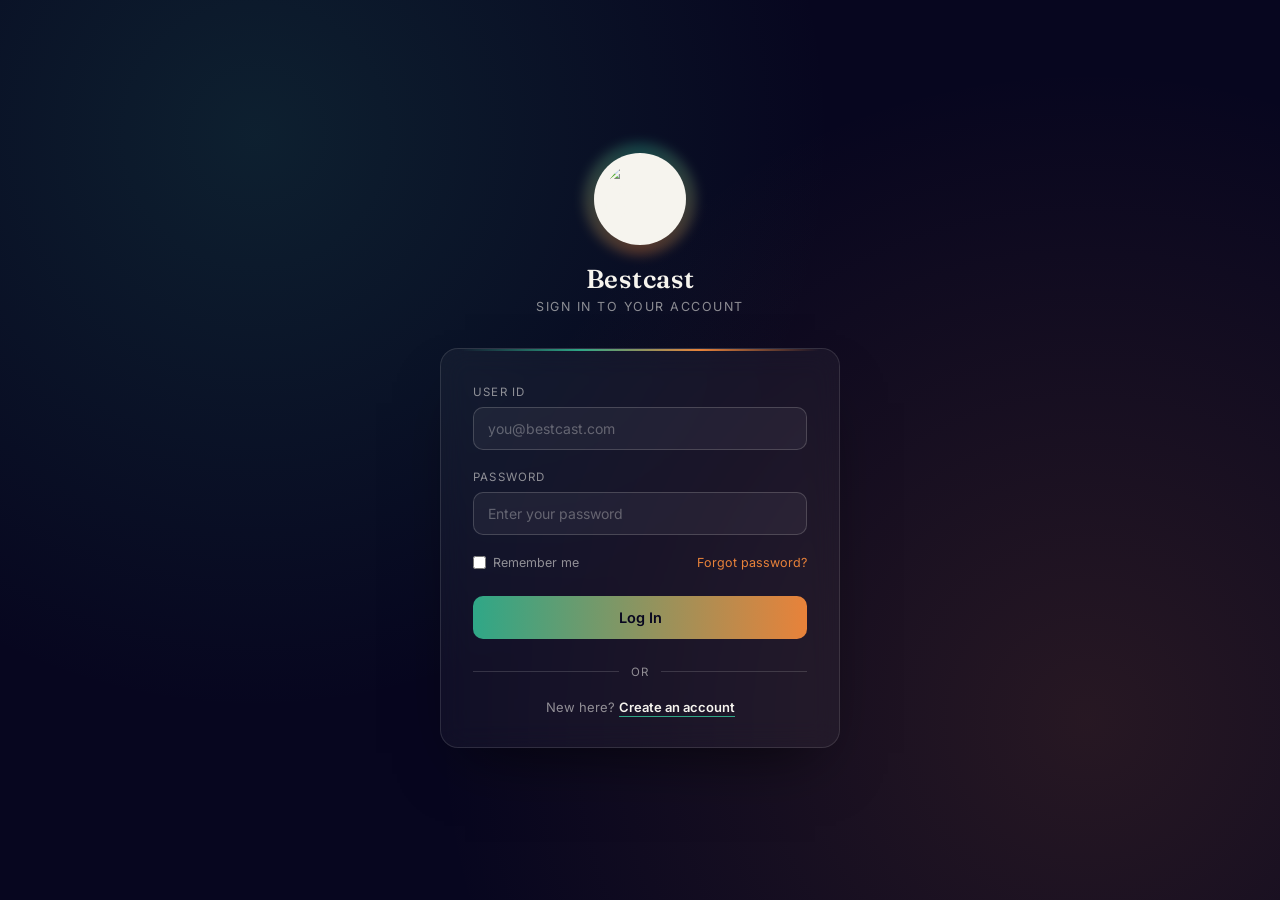
==== public/dashboard.html @ ac763ecd "Move Supabase setup to backlog, use temporary hardcoded login - Add public/js/temp-local-auth.js wit" ====
<!DOCTYPE html>
<html lang="en">
<head>
<meta charset="UTF-8">
<meta name="viewport" content="width=device-width, initial-scale=1.0">
<title>Bestcast — Dashboard</title>
<link href="https://fonts.googleapis.com/css2?family=Fraunces:opsz,wght@9..144,500;9..144,600&family=Inter:wght@400;500;600&display=swap" rel="stylesheet">
<style>
  :root { --navy-deep: #07061f; --teal: #2fa787; --orange: #e8823a; --cream: #f6f4ee; --mute: rgba(246,244,238,0.55); }
  * { box-sizing: border-box; margin: 0; padding: 0; }
  body {
    font-family: 'Inter', sans-serif;
    background: var(--navy-deep);
    color: var(--cream);
    min-height: 100vh;
    display: flex;
    flex-direction: column;
    align-items: center;
    justify-content: center;
    gap: 18px;
    padding: 40px 20px;
  }
  h1 { font-family: 'Fraunces', serif; font-size: 24px; }
  p { color: var(--mute); font-size: 14px; text-align: center; max-width: 420px; }
  button {
    padding: 10px 20px;
    border: none;
    border-radius: 10px;
    background: linear-gradient(90deg, var(--teal), var(--orange));
    color: var(--navy-deep);
    font-weight: 600;
    font-family: inherit;
    cursor: pointer;
  }
</style>
</head>
<body>
  <h1>You're signed in</h1>
  <p id="welcome">Loading your profile…</p>
  <button id="logout">Log out</button>

  <script src="js/temp-local-auth.js"></script>
  <script>
    // TEMPORARY: gated by the hardcoded local session, not Supabase.
    // See BACKLOG.md for restoring real Supabase-backed auth.
    const session = tempGetSession();
    if (!session) {
      window.location.href = "login.html";
    } else {
      document.getElementById("welcome").textContent = `Welcome, ${session.fullName}.`;
    }

    document.getElementById("logout").addEventListener("click", () => {
      tempClearSession();
      window.location.href = "login.html";
    });
  </script>
</body>
</html>
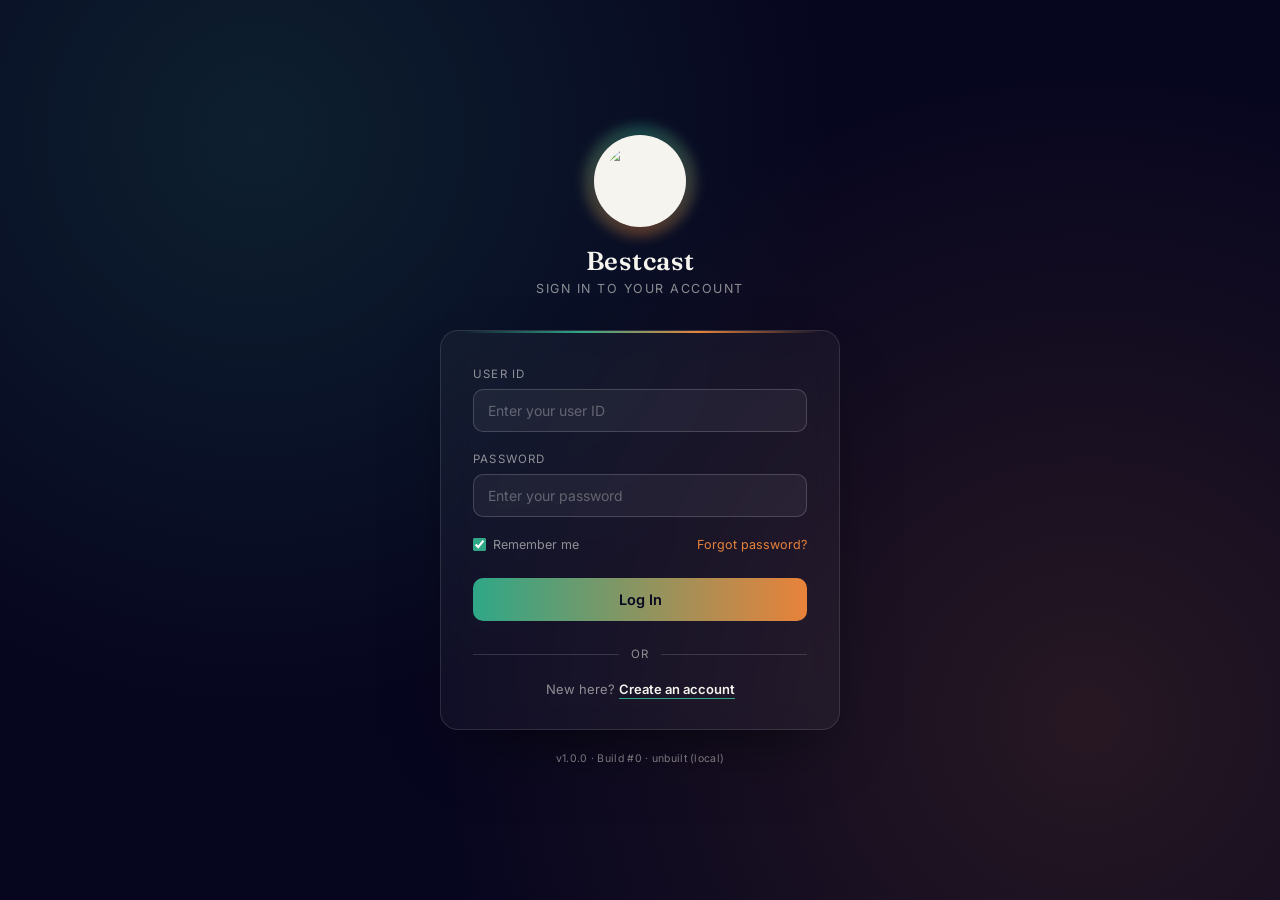
==== commit 22bf65ca: "Add build footer, semver versioning, and dev page with changelog - "Remember me" now defaults to che" ====
--- a/public/dashboard.html
+++ b/public/dashboard.html
@@ -32,13 +32,32 @@
     font-family: inherit;
     cursor: pointer;
   }
+  .dev-link {
+    font-size: 12.5px;
+    color: var(--teal);
+    text-decoration: none;
+    border-bottom: 1px solid var(--teal);
+    padding-bottom: 1px;
+    display: none;
+  }
+  .build-footer {
+    margin-top: 10px;
+    text-align: center;
+    font-size: 10.5px;
+    letter-spacing: 0.3px;
+    color: var(--mute);
+  }
 </style>
 </head>
 <body>
   <h1>You're signed in</h1>
   <p id="welcome">Loading your profile…</p>
+  <a href="dev.html" class="dev-link" id="dev-link">Dev Page (version history)</a>
   <button id="logout">Log out</button>
+  <p class="build-footer"></p>
 
+  <script src="js/build-info.js"></script>
+  <script src="js/footer.js"></script>
   <script src="js/temp-local-auth.js"></script>
   <script>
     // TEMPORARY: gated by the hardcoded local session, not Supabase.
@@ -48,6 +67,9 @@
       window.location.href = "login.html";
     } else {
       document.getElementById("welcome").textContent = `Welcome, ${session.fullName}.`;
+      if (DEV_PAGE_USERS.includes(session.userid)) {
+        document.getElementById("dev-link").style.display = "inline";
+      }
     }
 
     document.getElementById("logout").addEventListener("click", () => {
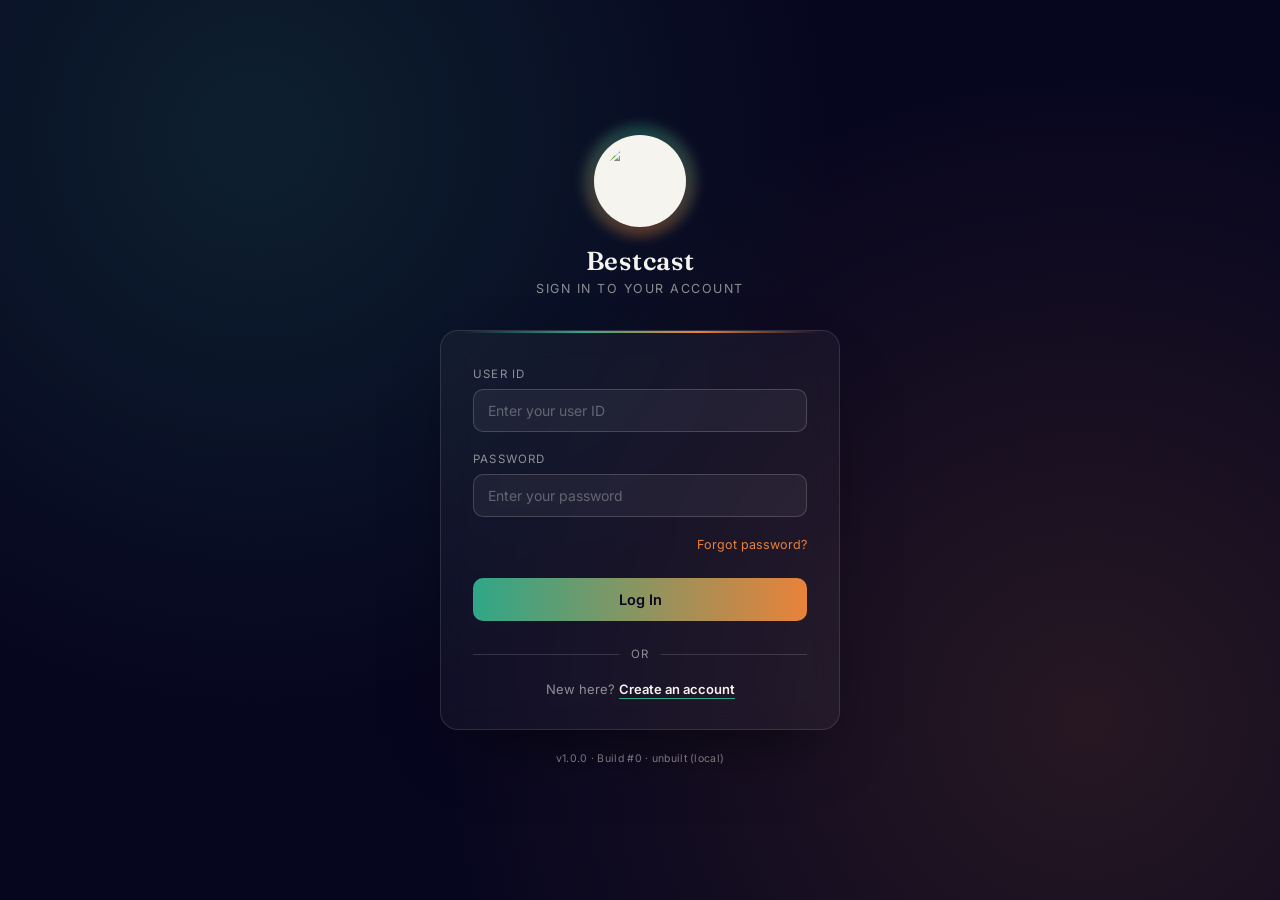
==== commit e1cfacfb: "Restructure nav, remove remember-me, add light/dark theme toggle - Top bar: replace the "Roster" ite" ====
--- a/public/dashboard.html
+++ b/public/dashboard.html
@@ -4,56 +4,441 @@
 <meta charset="UTF-8">
 <meta name="viewport" content="width=device-width, initial-scale=1.0">
 <title>Bestcast — Dashboard</title>
+<link rel="preconnect" href="https://fonts.googleapis.com">
 <link href="https://fonts.googleapis.com/css2?family=Fraunces:opsz,wght@9..144,500;9..144,600&family=Inter:wght@400;500;600&display=swap" rel="stylesheet">
 <style>
-  :root { --navy-deep: #07061f; --teal: #2fa787; --orange: #e8823a; --cream: #f6f4ee; --mute: rgba(246,244,238,0.55); }
+  :root {
+    --navy: #0d0b5c;
+    --navy-deep: #07061f;
+    --teal: #2fa787;
+    --orange: #e8823a;
+    --cream: #f6f4ee;
+    --mute: rgba(246,244,238,0.55);
+  }
+
+  :root {
+    --content-bg: var(--navy-deep);
+    --content-fg: var(--cream);
+    --content-mute: var(--mute);
+    --card-bg: rgba(246,244,238,0.04);
+    --card-border: rgba(246,244,238,0.12);
+  }
+
+  body.light-theme {
+    --content-bg: #ffffff;
+    --content-fg: #000000;
+    --content-mute: #555555;
+    --card-bg: #f5f5f5;
+    --card-border: #dddddd;
+  }
+
   * { box-sizing: border-box; margin: 0; padding: 0; }
+  html, body { height: 100%; }
+
   body {
     font-family: 'Inter', sans-serif;
-    background: var(--navy-deep);
-    color: var(--cream);
+    background: var(--content-bg);
+    color: var(--content-fg);
     min-height: 100vh;
-    display: flex;
-    flex-direction: column;
+    transition: background 150ms ease, color 150ms ease;
+  }
+
+  /* ---------- Top bar ---------- */
+
+  .topbar {
+    height: 86px;
+    width: 100%;
+    display: flex;
+    align-items: center;
+    padding: 0 28px;
+    gap: 12px;
+    background:
+      radial-gradient(circle at 32% 0%, rgba(47,167,135,0.28), transparent 32%),
+      radial-gradient(circle at 70% 100%, rgba(232,130,58,0.18), transparent 35%),
+      linear-gradient(100deg, #04030c 0%, var(--navy-deep) 45%, var(--navy) 75%, #04030c 100%);
+    border-bottom: 1px solid rgba(246,244,238,0.08);
+    color: var(--cream);
+    position: sticky;
+    top: 0;
+    z-index: 10;
+  }
+
+  .brand {
+    display: flex;
+    align-items: center;
+    gap: 12px;
+    min-width: 220px;
+  }
+
+  .brand-logo {
+    width: 40px;
+    height: 40px;
+    border-radius: 50%;
+    background: var(--cream);
+    object-fit: contain;
+    padding: 6px;
+  }
+
+  .brand-name {
+    font-family: 'Fraunces', serif;
+    color: var(--cream);
+    font-size: 22px;
+    font-weight: 600;
+    letter-spacing: -0.2px;
+  }
+
+  .main-nav {
+    display: flex;
+    align-items: center;
+    gap: 8px;
+    overflow-x: auto;
+  }
+
+  .nav-item {
+    position: relative;
+    height: 56px;
+    padding: 0 22px;
+    display: flex;
+    align-items: center;
+    gap: 10px;
+    color: rgba(246,244,238,0.75);
+    text-decoration: none;
+    font-size: 14.5px;
+    font-weight: 500;
+    border-radius: 14px;
+    white-space: nowrap;
+    transition: background 180ms ease, color 180ms ease;
+  }
+
+  .nav-item svg {
+    width: 20px;
+    height: 20px;
+    stroke: currentColor;
+    stroke-width: 1.8;
+    fill: none;
+    flex-shrink: 0;
+  }
+
+  .nav-item:hover {
+    background: rgba(246,244,238,0.06);
+    color: var(--cream);
+  }
+
+  .nav-item.active {
+    color: var(--cream);
+    background: linear-gradient(135deg, rgba(47,167,135,0.55), rgba(232,130,58,0.30));
+    box-shadow:
+      inset 0 1px 0 rgba(255,255,255,0.08),
+      0 4px 18px rgba(0,0,0,0.25);
+  }
+
+  .nav-item.active::after {
+    content: "";
+    position: absolute;
+    bottom: 0;
+    left: 50%;
+    width: 32px;
+    height: 3px;
+    transform: translateX(-50%);
+    background: var(--teal);
+    border-radius: 3px 3px 0 0;
+  }
+
+  .header-actions {
+    margin-left: auto;
+    display: flex;
+    align-items: center;
+    gap: 20px;
+    position: relative;
+  }
+
+  .user {
+    display: flex;
+    align-items: center;
+    gap: 10px;
+    cursor: pointer;
+    padding: 6px 8px;
+    border-radius: 10px;
+    transition: background 150ms ease;
+  }
+
+  .user:hover { background: rgba(246,244,238,0.06); }
+
+  .avatar {
+    width: 36px;
+    height: 36px;
+    border-radius: 50%;
+    background: linear-gradient(135deg, var(--teal), var(--orange));
+    color: var(--navy-deep);
+    display: flex;
     align-items: center;
     justify-content: center;
-    gap: 18px;
-    padding: 40px 20px;
-  }
-  h1 { font-family: 'Fraunces', serif; font-size: 24px; }
-  p { color: var(--mute); font-size: 14px; text-align: center; max-width: 420px; }
-  button {
-    padding: 10px 20px;
+    font-weight: 700;
+    font-size: 14px;
+    flex-shrink: 0;
+  }
+
+  .user-name {
+    color: var(--cream);
+    font-size: 14px;
+    font-weight: 500;
+  }
+
+  .user-chevron {
+    width: 16px;
+    height: 16px;
+    stroke: rgba(246,244,238,0.7);
+    stroke-width: 2;
+    fill: none;
+    transition: transform 150ms ease;
+  }
+
+  .user.open .user-chevron { transform: rotate(180deg); }
+
+  .user-dropdown {
+    display: none;
+    position: absolute;
+    top: 52px;
+    right: 0;
+    min-width: 180px;
+    background: #0d0c2a;
+    border: 1px solid rgba(246,244,238,0.14);
+    border-radius: 12px;
+    padding: 6px;
+    box-shadow: 0 20px 40px -15px rgba(0,0,0,0.6);
+  }
+
+  .user-dropdown.open { display: block; }
+
+  .user-dropdown a,
+  .user-dropdown button {
+    display: block;
+    width: 100%;
+    text-align: left;
+    padding: 10px 12px;
+    border-radius: 8px;
     border: none;
-    border-radius: 10px;
-    background: linear-gradient(90deg, var(--teal), var(--orange));
-    color: var(--navy-deep);
-    font-weight: 600;
+    background: none;
+    color: var(--cream);
     font-family: inherit;
+    font-size: 13.5px;
+    text-decoration: none;
     cursor: pointer;
   }
-  .dev-link {
-    font-size: 12.5px;
-    color: var(--teal);
+
+  .user-dropdown a:hover,
+  .user-dropdown button:hover {
+    background: rgba(246,244,238,0.08);
+  }
+
+  .nav-item-wrap { position: relative; }
+
+  button.nav-item {
+    background: none;
+    border: none;
+    font: inherit;
+    cursor: pointer;
+  }
+
+  .nav-chevron {
+    width: 14px;
+    height: 14px;
+    stroke: currentColor;
+    stroke-width: 2;
+    fill: none;
+    transition: transform 150ms ease;
+  }
+
+  .nav-item-wrap.open .nav-chevron { transform: rotate(180deg); }
+
+  .nav-dropdown {
+    display: none;
+    position: absolute;
+    top: 62px;
+    left: 0;
+    min-width: 160px;
+    background: #0d0c2a;
+    border: 1px solid rgba(246,244,238,0.14);
+    border-radius: 12px;
+    padding: 6px;
+    box-shadow: 0 20px 40px -15px rgba(0,0,0,0.6);
+    z-index: 20;
+  }
+
+  .nav-dropdown.open { display: block; }
+
+  .nav-dropdown a {
+    display: block;
+    padding: 10px 12px;
+    border-radius: 8px;
+    color: var(--cream);
+    font-size: 13.5px;
     text-decoration: none;
-    border-bottom: 1px solid var(--teal);
-    padding-bottom: 1px;
-    display: none;
-  }
+  }
+
+  .nav-dropdown a:hover {
+    background: rgba(246,244,238,0.08);
+  }
+
+  @media (max-width: 720px) {
+    .topbar { padding: 0 16px; gap: 8px; }
+    .brand-name { display: none; }
+    .nav-item { padding: 0 14px; font-size: 13.5px; }
+    .user-name { display: none; }
+  }
+
+  /* ---------- Page content ---------- */
+
+  .content {
+    max-width: 960px;
+    margin: 0 auto;
+    padding: 48px 24px 24px;
+  }
+
+  .content h1 {
+    font-family: 'Fraunces', serif;
+    font-size: 26px;
+    margin-bottom: 8px;
+  }
+
+  .content p.subtitle {
+    color: var(--content-mute);
+    font-size: 14px;
+    margin-bottom: 32px;
+  }
+
+  .cards {
+    display: grid;
+    grid-template-columns: repeat(auto-fit, minmax(220px, 1fr));
+    gap: 16px;
+  }
+
+  .card {
+    background: var(--card-bg);
+    border: 1px solid var(--card-border);
+    border-radius: 14px;
+    padding: 20px;
+    transition: background 150ms ease, border-color 150ms ease;
+  }
+
+  .card h2 {
+    font-size: 14px;
+    color: var(--content-mute);
+    text-transform: uppercase;
+    letter-spacing: 0.8px;
+    margin-bottom: 8px;
+  }
+
+  .card p {
+    font-size: 13px;
+    color: var(--content-mute);
+  }
+
   .build-footer {
-    margin-top: 10px;
     text-align: center;
     font-size: 10.5px;
     letter-spacing: 0.3px;
-    color: var(--mute);
+    color: var(--content-mute);
+    padding: 24px;
+  }
+
+  /* ---------- Theme toggle (top bar colors never change) ---------- */
+
+  .theme-toggle {
+    width: 38px;
+    height: 38px;
+    border-radius: 50%;
+    border: 1px solid rgba(246,244,238,0.18);
+    background: rgba(246,244,238,0.06);
+    display: flex;
+    align-items: center;
+    justify-content: center;
+    cursor: pointer;
+    flex-shrink: 0;
+    transition: background 150ms ease;
+  }
+
+  .theme-toggle:hover { background: rgba(246,244,238,0.12); }
+
+  .theme-toggle svg {
+    width: 19px;
+    height: 19px;
+    stroke: var(--cream);
+    stroke-width: 1.8;
+    fill: none;
   }
 </style>
 </head>
 <body>
-  <h1>You're signed in</h1>
-  <p id="welcome">Loading your profile…</p>
-  <a href="dev.html" class="dev-link" id="dev-link">Dev Page (version history)</a>
-  <button id="logout">Log out</button>
+
+  <header class="topbar">
+    <div class="brand">
+      <img class="brand-logo" src="images/logo.png" alt="Bestcast logo">
+      <span class="brand-name">Bestcast</span>
+    </div>
+
+    <nav class="main-nav">
+      <a class="nav-item active" href="dashboard.html">
+        <svg viewBox="0 0 24 24"><path d="M3 11.5 12 4l9 7.5"/><path d="M5 10v9a1 1 0 0 0 1 1h4v-6h4v6h4a1 1 0 0 0 1-1v-9"/></svg>
+        Overview
+      </a>
+      <a class="nav-item" href="#" title="Coming soon">
+        <svg viewBox="0 0 24 24"><path d="M9 3v18"/><rect x="3" y="3" width="18" height="18" rx="2"/><path d="M14 9h4M14 13h4M14 17h4"/></svg>
+        Production Records
+      </a>
+      <a class="nav-item" href="#" title="Coming soon">
+        <svg viewBox="0 0 24 24"><path d="M4 20V10"/><path d="M12 20V4"/><path d="M20 20v-7"/></svg>
+        Reports
+      </a>
+      <div class="nav-item-wrap" id="team-menu-wrap">
+        <button class="nav-item" id="team-menu-trigger" type="button">
+          <svg viewBox="0 0 24 24"><circle cx="9" cy="8" r="3.2"/><path d="M2.5 20a6.5 6.5 0 0 1 13 0"/><path d="M16 8.2a3.2 3.2 0 1 1 3.2 3.2"/><path d="M15.5 14.2c2.7.3 4.9 2.4 5.4 5.6"/></svg>
+          Team
+          <svg class="nav-chevron" viewBox="0 0 24 24"><path d="m6 9 6 6 6-6"/></svg>
+        </button>
+        <div class="nav-dropdown" id="team-dropdown">
+          <a href="#" title="Coming soon">Roster</a>
+        </div>
+      </div>
+    </nav>
+
+    <div class="header-actions">
+      <button class="theme-toggle" id="theme-toggle" type="button" title="Toggle light/dark theme" aria-label="Toggle light and dark theme">
+        <svg id="icon-moon" viewBox="0 0 24 24"><path d="M21 12.5A8.5 8.5 0 1 1 11.5 3a7 7 0 0 0 9.5 9.5Z"/></svg>
+        <svg id="icon-sun" viewBox="0 0 24 24" style="display:none;"><circle cx="12" cy="12" r="4.2"/><path d="M12 2.5v3M12 18.5v3M4.9 4.9l2.1 2.1M17 17l2.1 2.1M2.5 12h3M18.5 12h3M4.9 19.1 7 17M17 7l2.1-2.1"/></svg>
+      </button>
+      <div class="user" id="user-menu-trigger">
+        <div class="avatar" id="avatar">·</div>
+        <span class="user-name" id="user-name">Loading…</span>
+        <svg class="user-chevron" viewBox="0 0 24 24"><path d="m6 9 6 6 6-6"/></svg>
+      </div>
+      <div class="user-dropdown" id="user-dropdown">
+        <a href="dev.html" id="dev-link" style="display:none;">Dev Page</a>
+        <button id="logout">Log out</button>
+      </div>
+    </div>
+  </header>
+
+  <main class="content">
+    <h1 id="welcome-heading">Welcome back</h1>
+    <p class="subtitle" id="welcome">Loading your profile…</p>
+
+    <div class="cards">
+      <div class="card">
+        <h2>Production Records</h2>
+        <p>Coming soon.</p>
+      </div>
+      <div class="card">
+        <h2>Reports</h2>
+        <p>Coming soon.</p>
+      </div>
+      <div class="card">
+        <h2>Team</h2>
+        <p>Coming soon. Includes Roster.</p>
+      </div>
+    </div>
+  </main>
+
   <p class="build-footer"></p>
 
   <script src="js/build-info.js"></script>
@@ -66,16 +451,73 @@
     if (!session) {
       window.location.href = "login.html";
     } else {
-      document.getElementById("welcome").textContent = `Welcome, ${session.fullName}.`;
+      document.getElementById("welcome").textContent = `Signed in as ${session.fullName}.`;
+      document.getElementById("user-name").textContent = session.fullName;
+      document.getElementById("avatar").textContent = session.fullName.charAt(0).toUpperCase();
       if (DEV_PAGE_USERS.includes(session.userid)) {
-        document.getElementById("dev-link").style.display = "inline";
+        document.getElementById("dev-link").style.display = "block";
       }
     }
+
+    const userTrigger = document.getElementById("user-menu-trigger");
+    const userDropdown = document.getElementById("user-dropdown");
+    const teamWrap = document.getElementById("team-menu-wrap");
+    const teamDropdown = document.getElementById("team-dropdown");
+
+    function closeAllMenus() {
+      userTrigger.classList.remove("open");
+      userDropdown.classList.remove("open");
+      teamWrap.classList.remove("open");
+      teamDropdown.classList.remove("open");
+    }
+
+    userTrigger.addEventListener("click", (e) => {
+      e.stopPropagation();
+      const willOpen = !userDropdown.classList.contains("open");
+      closeAllMenus();
+      if (willOpen) {
+        userTrigger.classList.add("open");
+        userDropdown.classList.add("open");
+      }
+    });
+
+    teamWrap.addEventListener("click", (e) => {
+      e.stopPropagation();
+      const willOpen = !teamDropdown.classList.contains("open");
+      closeAllMenus();
+      if (willOpen) {
+        teamWrap.classList.add("open");
+        teamDropdown.classList.add("open");
+      }
+    });
+
+    document.addEventListener("click", closeAllMenus);
 
     document.getElementById("logout").addEventListener("click", () => {
       tempClearSession();
       window.location.href = "login.html";
     });
+
+    // Light/dark theme toggle. Default is dark; the top bar's colors never
+    // change, only the page content below it (see body.light-theme rules).
+    const THEME_KEY = "bestcast_theme";
+    const themeToggle = document.getElementById("theme-toggle");
+    const iconMoon = document.getElementById("icon-moon");
+    const iconSun = document.getElementById("icon-sun");
+
+    function applyTheme(theme) {
+      document.body.classList.toggle("light-theme", theme === "light");
+      iconMoon.style.display = theme === "light" ? "none" : "block";
+      iconSun.style.display = theme === "light" ? "block" : "none";
+    }
+
+    applyTheme(localStorage.getItem(THEME_KEY) || "dark");
+
+    themeToggle.addEventListener("click", () => {
+      const next = document.body.classList.contains("light-theme") ? "dark" : "light";
+      localStorage.setItem(THEME_KEY, next);
+      applyTheme(next);
+    });
   </script>
 </body>
 </html>
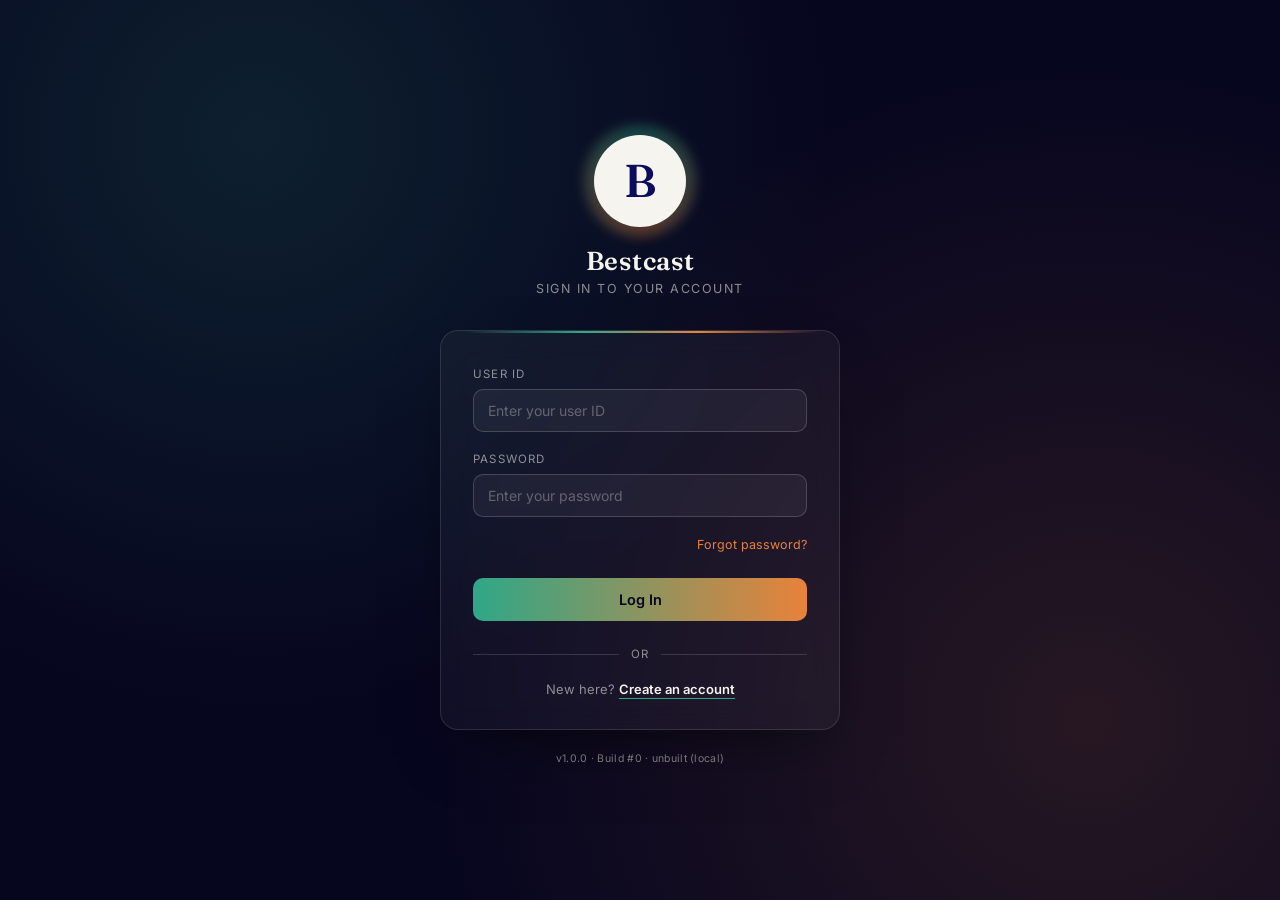
==== commit 6734c5b4: "Fix BUG-004, reclassify BUG-007 as the Shift Master enhancement BUG-004 — brand mark rendered as an " ====
--- a/public/dashboard.html
+++ b/public/dashboard.html
@@ -6,428 +6,19 @@
 <title>Bestcast — Dashboard</title>
 <link rel="preconnect" href="https://fonts.googleapis.com">
 <link href="https://fonts.googleapis.com/css2?family=Fraunces:opsz,wght@9..144,500;9..144,600&family=Inter:wght@400;500;600&display=swap" rel="stylesheet">
-<style>
-  :root {
-    --navy: #0d0b5c;
-    --navy-deep: #07061f;
-    --teal: #2fa787;
-    --orange: #e8823a;
-    --cream: #f6f4ee;
-    --mute: rgba(246,244,238,0.55);
-  }
-
-  :root {
-    --content-bg: var(--navy-deep);
-    --content-fg: var(--cream);
-    --content-mute: var(--mute);
-    --card-bg: rgba(246,244,238,0.04);
-    --card-border: rgba(246,244,238,0.12);
-  }
-
-  body.light-theme {
-    --content-bg: #ffffff;
-    --content-fg: #000000;
-    --content-mute: #555555;
-    --card-bg: #f5f5f5;
-    --card-border: #dddddd;
-  }
-
-  * { box-sizing: border-box; margin: 0; padding: 0; }
-  html, body { height: 100%; }
-
-  body {
-    font-family: 'Inter', sans-serif;
-    background: var(--content-bg);
-    color: var(--content-fg);
-    min-height: 100vh;
-    transition: background 150ms ease, color 150ms ease;
-  }
-
-  /* ---------- Top bar ---------- */
-
-  .topbar {
-    height: 86px;
-    width: 100%;
-    display: flex;
-    align-items: center;
-    padding: 0 28px;
-    gap: 12px;
-    background:
-      radial-gradient(circle at 32% 0%, rgba(47,167,135,0.28), transparent 32%),
-      radial-gradient(circle at 70% 100%, rgba(232,130,58,0.18), transparent 35%),
-      linear-gradient(100deg, #04030c 0%, var(--navy-deep) 45%, var(--navy) 75%, #04030c 100%);
-    border-bottom: 1px solid rgba(246,244,238,0.08);
-    color: var(--cream);
-    position: sticky;
-    top: 0;
-    z-index: 10;
-  }
-
-  .brand {
-    display: flex;
-    align-items: center;
-    gap: 12px;
-    min-width: 220px;
-  }
-
-  .brand-logo {
-    width: 40px;
-    height: 40px;
-    border-radius: 50%;
-    background: var(--cream);
-    object-fit: contain;
-    padding: 6px;
-  }
-
-  .brand-name {
-    font-family: 'Fraunces', serif;
-    color: var(--cream);
-    font-size: 22px;
-    font-weight: 600;
-    letter-spacing: -0.2px;
-  }
-
-  .main-nav {
-    display: flex;
-    align-items: center;
-    gap: 8px;
-    overflow-x: auto;
-  }
-
-  .nav-item {
-    position: relative;
-    height: 56px;
-    padding: 0 22px;
-    display: flex;
-    align-items: center;
-    gap: 10px;
-    color: rgba(246,244,238,0.75);
-    text-decoration: none;
-    font-size: 14.5px;
-    font-weight: 500;
-    border-radius: 14px;
-    white-space: nowrap;
-    transition: background 180ms ease, color 180ms ease;
-  }
-
-  .nav-item svg {
-    width: 20px;
-    height: 20px;
-    stroke: currentColor;
-    stroke-width: 1.8;
-    fill: none;
-    flex-shrink: 0;
-  }
-
-  .nav-item:hover {
-    background: rgba(246,244,238,0.06);
-    color: var(--cream);
-  }
-
-  .nav-item.active {
-    color: var(--cream);
-    background: linear-gradient(135deg, rgba(47,167,135,0.55), rgba(232,130,58,0.30));
-    box-shadow:
-      inset 0 1px 0 rgba(255,255,255,0.08),
-      0 4px 18px rgba(0,0,0,0.25);
-  }
-
-  .nav-item.active::after {
-    content: "";
-    position: absolute;
-    bottom: 0;
-    left: 50%;
-    width: 32px;
-    height: 3px;
-    transform: translateX(-50%);
-    background: var(--teal);
-    border-radius: 3px 3px 0 0;
-  }
-
-  .header-actions {
-    margin-left: auto;
-    display: flex;
-    align-items: center;
-    gap: 20px;
-    position: relative;
-  }
-
-  .user {
-    display: flex;
-    align-items: center;
-    gap: 10px;
-    cursor: pointer;
-    padding: 6px 8px;
-    border-radius: 10px;
-    transition: background 150ms ease;
-  }
-
-  .user:hover { background: rgba(246,244,238,0.06); }
-
-  .avatar {
-    width: 36px;
-    height: 36px;
-    border-radius: 50%;
-    background: linear-gradient(135deg, var(--teal), var(--orange));
-    color: var(--navy-deep);
-    display: flex;
-    align-items: center;
-    justify-content: center;
-    font-weight: 700;
-    font-size: 14px;
-    flex-shrink: 0;
-  }
-
-  .user-name {
-    color: var(--cream);
-    font-size: 14px;
-    font-weight: 500;
-  }
-
-  .user-chevron {
-    width: 16px;
-    height: 16px;
-    stroke: rgba(246,244,238,0.7);
-    stroke-width: 2;
-    fill: none;
-    transition: transform 150ms ease;
-  }
-
-  .user.open .user-chevron { transform: rotate(180deg); }
-
-  .user-dropdown {
-    display: none;
-    position: absolute;
-    top: 52px;
-    right: 0;
-    min-width: 180px;
-    background: #0d0c2a;
-    border: 1px solid rgba(246,244,238,0.14);
-    border-radius: 12px;
-    padding: 6px;
-    box-shadow: 0 20px 40px -15px rgba(0,0,0,0.6);
-  }
-
-  .user-dropdown.open { display: block; }
-
-  .user-dropdown a,
-  .user-dropdown button {
-    display: block;
-    width: 100%;
-    text-align: left;
-    padding: 10px 12px;
-    border-radius: 8px;
-    border: none;
-    background: none;
-    color: var(--cream);
-    font-family: inherit;
-    font-size: 13.5px;
-    text-decoration: none;
-    cursor: pointer;
-  }
-
-  .user-dropdown a:hover,
-  .user-dropdown button:hover {
-    background: rgba(246,244,238,0.08);
-  }
-
-  .nav-item-wrap { position: relative; }
-
-  button.nav-item {
-    background: none;
-    border: none;
-    font: inherit;
-    cursor: pointer;
-  }
-
-  .nav-chevron {
-    width: 14px;
-    height: 14px;
-    stroke: currentColor;
-    stroke-width: 2;
-    fill: none;
-    transition: transform 150ms ease;
-  }
-
-  .nav-item-wrap.open .nav-chevron { transform: rotate(180deg); }
-
-  .nav-dropdown {
-    display: none;
-    position: absolute;
-    top: 62px;
-    left: 0;
-    min-width: 160px;
-    background: #0d0c2a;
-    border: 1px solid rgba(246,244,238,0.14);
-    border-radius: 12px;
-    padding: 6px;
-    box-shadow: 0 20px 40px -15px rgba(0,0,0,0.6);
-    z-index: 20;
-  }
-
-  .nav-dropdown.open { display: block; }
-
-  .nav-dropdown a {
-    display: block;
-    padding: 10px 12px;
-    border-radius: 8px;
-    color: var(--cream);
-    font-size: 13.5px;
-    text-decoration: none;
-  }
-
-  .nav-dropdown a:hover {
-    background: rgba(246,244,238,0.08);
-  }
-
-  @media (max-width: 720px) {
-    .topbar { padding: 0 16px; gap: 8px; }
-    .brand-name { display: none; }
-    .nav-item { padding: 0 14px; font-size: 13.5px; }
-    .user-name { display: none; }
-  }
-
-  /* ---------- Page content ---------- */
-
-  .content {
-    max-width: 960px;
-    margin: 0 auto;
-    padding: 48px 24px 24px;
-  }
-
-  .content h1 {
-    font-family: 'Fraunces', serif;
-    font-size: 26px;
-    margin-bottom: 8px;
-  }
-
-  .content p.subtitle {
-    color: var(--content-mute);
-    font-size: 14px;
-    margin-bottom: 32px;
-  }
-
-  .cards {
-    display: grid;
-    grid-template-columns: repeat(auto-fit, minmax(220px, 1fr));
-    gap: 16px;
-  }
-
-  .card {
-    background: var(--card-bg);
-    border: 1px solid var(--card-border);
-    border-radius: 14px;
-    padding: 20px;
-    transition: background 150ms ease, border-color 150ms ease;
-  }
-
-  .card h2 {
-    font-size: 14px;
-    color: var(--content-mute);
-    text-transform: uppercase;
-    letter-spacing: 0.8px;
-    margin-bottom: 8px;
-  }
-
-  .card p {
-    font-size: 13px;
-    color: var(--content-mute);
-  }
-
-  .build-footer {
-    text-align: center;
-    font-size: 10.5px;
-    letter-spacing: 0.3px;
-    color: var(--content-mute);
-    padding: 24px;
-  }
-
-  /* ---------- Theme toggle (top bar colors never change) ---------- */
-
-  .theme-toggle {
-    width: 38px;
-    height: 38px;
-    border-radius: 50%;
-    border: 1px solid rgba(246,244,238,0.18);
-    background: rgba(246,244,238,0.06);
-    display: flex;
-    align-items: center;
-    justify-content: center;
-    cursor: pointer;
-    flex-shrink: 0;
-    transition: background 150ms ease;
-  }
-
-  .theme-toggle:hover { background: rgba(246,244,238,0.12); }
-
-  .theme-toggle svg {
-    width: 19px;
-    height: 19px;
-    stroke: var(--cream);
-    stroke-width: 1.8;
-    fill: none;
-  }
-</style>
+<link rel="stylesheet" href="css/app.css">
 </head>
 <body>
 
-  <header class="topbar">
-    <div class="brand">
-      <img class="brand-logo" src="images/logo.png" alt="Bestcast logo">
-      <span class="brand-name">Bestcast</span>
-    </div>
-
-    <nav class="main-nav">
-      <a class="nav-item active" href="dashboard.html">
-        <svg viewBox="0 0 24 24"><path d="M3 11.5 12 4l9 7.5"/><path d="M5 10v9a1 1 0 0 0 1 1h4v-6h4v6h4a1 1 0 0 0 1-1v-9"/></svg>
-        Overview
-      </a>
-      <a class="nav-item" href="#" title="Coming soon">
-        <svg viewBox="0 0 24 24"><path d="M9 3v18"/><rect x="3" y="3" width="18" height="18" rx="2"/><path d="M14 9h4M14 13h4M14 17h4"/></svg>
-        Production Records
-      </a>
-      <a class="nav-item" href="#" title="Coming soon">
-        <svg viewBox="0 0 24 24"><path d="M4 20V10"/><path d="M12 20V4"/><path d="M20 20v-7"/></svg>
-        Reports
-      </a>
-      <div class="nav-item-wrap" id="team-menu-wrap">
-        <button class="nav-item" id="team-menu-trigger" type="button">
-          <svg viewBox="0 0 24 24"><circle cx="9" cy="8" r="3.2"/><path d="M2.5 20a6.5 6.5 0 0 1 13 0"/><path d="M16 8.2a3.2 3.2 0 1 1 3.2 3.2"/><path d="M15.5 14.2c2.7.3 4.9 2.4 5.4 5.6"/></svg>
-          Team
-          <svg class="nav-chevron" viewBox="0 0 24 24"><path d="m6 9 6 6 6-6"/></svg>
-        </button>
-        <div class="nav-dropdown" id="team-dropdown">
-          <a href="#" title="Coming soon">Roster</a>
-        </div>
-      </div>
-    </nav>
-
-    <div class="header-actions">
-      <button class="theme-toggle" id="theme-toggle" type="button" title="Toggle light/dark theme" aria-label="Toggle light and dark theme">
-        <svg id="icon-moon" viewBox="0 0 24 24"><path d="M21 12.5A8.5 8.5 0 1 1 11.5 3a7 7 0 0 0 9.5 9.5Z"/></svg>
-        <svg id="icon-sun" viewBox="0 0 24 24" style="display:none;"><circle cx="12" cy="12" r="4.2"/><path d="M12 2.5v3M12 18.5v3M4.9 4.9l2.1 2.1M17 17l2.1 2.1M2.5 12h3M18.5 12h3M4.9 19.1 7 17M17 7l2.1-2.1"/></svg>
-      </button>
-      <div class="user" id="user-menu-trigger">
-        <div class="avatar" id="avatar">·</div>
-        <span class="user-name" id="user-name">Loading…</span>
-        <svg class="user-chevron" viewBox="0 0 24 24"><path d="m6 9 6 6 6-6"/></svg>
-      </div>
-      <div class="user-dropdown" id="user-dropdown">
-        <a href="dev.html" id="dev-link" style="display:none;">Dev Page</a>
-        <button id="logout">Log out</button>
-      </div>
-    </div>
-  </header>
-
   <main class="content">
-    <h1 id="welcome-heading">Welcome back</h1>
+    <h1>Welcome back</h1>
     <p class="subtitle" id="welcome">Loading your profile…</p>
 
     <div class="cards">
-      <div class="card">
+      <a class="card" href="production-records.html">
         <h2>Production Records</h2>
-        <p>Coming soon.</p>
-      </div>
+        <p>Process Check Sheet and shop-floor records.</p>
+      </a>
       <div class="card">
         <h2>Reports</h2>
         <p>Coming soon.</p>
@@ -443,81 +34,16 @@
 
   <script src="js/build-info.js"></script>
   <script src="js/footer.js"></script>
+  <script src="js/brand.js"></script>
   <script src="js/temp-local-auth.js"></script>
+  <script src="js/topbar.js"></script>
   <script>
     // TEMPORARY: gated by the hardcoded local session, not Supabase.
     // See BACKLOG.md for restoring real Supabase-backed auth.
-    const session = tempGetSession();
-    if (!session) {
-      window.location.href = "login.html";
-    } else {
+    const session = renderTopbar("overview");
+    if (session) {
       document.getElementById("welcome").textContent = `Signed in as ${session.fullName}.`;
-      document.getElementById("user-name").textContent = session.fullName;
-      document.getElementById("avatar").textContent = session.fullName.charAt(0).toUpperCase();
-      if (DEV_PAGE_USERS.includes(session.userid)) {
-        document.getElementById("dev-link").style.display = "block";
-      }
     }
-
-    const userTrigger = document.getElementById("user-menu-trigger");
-    const userDropdown = document.getElementById("user-dropdown");
-    const teamWrap = document.getElementById("team-menu-wrap");
-    const teamDropdown = document.getElementById("team-dropdown");
-
-    function closeAllMenus() {
-      userTrigger.classList.remove("open");
-      userDropdown.classList.remove("open");
-      teamWrap.classList.remove("open");
-      teamDropdown.classList.remove("open");
-    }
-
-    userTrigger.addEventListener("click", (e) => {
-      e.stopPropagation();
-      const willOpen = !userDropdown.classList.contains("open");
-      closeAllMenus();
-      if (willOpen) {
-        userTrigger.classList.add("open");
-        userDropdown.classList.add("open");
-      }
-    });
-
-    teamWrap.addEventListener("click", (e) => {
-      e.stopPropagation();
-      const willOpen = !teamDropdown.classList.contains("open");
-      closeAllMenus();
-      if (willOpen) {
-        teamWrap.classList.add("open");
-        teamDropdown.classList.add("open");
-      }
-    });
-
-    document.addEventListener("click", closeAllMenus);
-
-    document.getElementById("logout").addEventListener("click", () => {
-      tempClearSession();
-      window.location.href = "login.html";
-    });
-
-    // Light/dark theme toggle. Default is dark; the top bar's colors never
-    // change, only the page content below it (see body.light-theme rules).
-    const THEME_KEY = "bestcast_theme";
-    const themeToggle = document.getElementById("theme-toggle");
-    const iconMoon = document.getElementById("icon-moon");
-    const iconSun = document.getElementById("icon-sun");
-
-    function applyTheme(theme) {
-      document.body.classList.toggle("light-theme", theme === "light");
-      iconMoon.style.display = theme === "light" ? "none" : "block";
-      iconSun.style.display = theme === "light" ? "block" : "none";
-    }
-
-    applyTheme(localStorage.getItem(THEME_KEY) || "dark");
-
-    themeToggle.addEventListener("click", () => {
-      const next = document.body.classList.contains("light-theme") ? "dark" : "light";
-      localStorage.setItem(THEME_KEY, next);
-      applyTheme(next);
-    });
   </script>
 </body>
 </html>
--- a/public/css/app.css
+++ b/public/css/app.css
@@ -0,0 +1,489 @@
+/* Shared shell styles: theme tokens, top bar, page chrome.
+   Used by dashboard.html, production-records.html, process-check-sheet.html. */
+
+:root {
+  --navy: #0d0b5c;
+  --navy-deep: #07061f;
+  --teal: #2fa787;
+  --orange: #e8823a;
+  --cream: #f6f4ee;
+  --mute: rgba(246,244,238,0.55);
+  --danger: #e8534f;
+
+  --content-bg: var(--navy-deep);
+  --content-fg: var(--cream);
+  --content-mute: var(--mute);
+  --card-bg: rgba(246,244,238,0.04);
+  --card-border: rgba(246,244,238,0.12);
+  --input-bg: rgba(246,244,238,0.05);
+  --input-border: rgba(246,244,238,0.18);
+  --menu-bg: #0d0c2a;
+}
+
+/* Light mode: top bar keeps its own colors (see .topbar), everything
+   else on the page goes black and white. */
+body.light-theme {
+  --content-bg: #ffffff;
+  --content-fg: #000000;
+  --content-mute: #555555;
+  --card-bg: #f5f5f5;
+  --card-border: #dddddd;
+  --input-bg: #ffffff;
+  --input-border: #999999;
+  --danger: #c62828;
+}
+
+* { box-sizing: border-box; margin: 0; padding: 0; }
+
+html, body {
+  height: 100%;
+  /* Nothing should scroll the page sideways — wide tables scroll inside
+     their own container. "clip" rather than "hidden" so position: sticky
+     on the top bar keeps working. */
+  overflow-x: clip;
+}
+
+body {
+  font-family: 'Inter', sans-serif;
+  background: var(--content-bg);
+  color: var(--content-fg);
+  min-height: 100vh;
+  transition: background 150ms ease, color 150ms ease;
+}
+
+/* ---------- Top bar ---------- */
+
+.topbar {
+  /* Height grows as the nav wraps — never a fixed height, so nothing is
+     forced off-screen on narrow viewports. */
+  min-height: 86px;
+  width: 100%;
+  display: flex;
+  align-items: center;
+  flex-wrap: wrap;
+  padding: 10px 28px;
+  gap: 10px 12px;
+  /* Opaque base colour under the gradient layers, so page content
+     scrolling underneath never shows through the bar. */
+  background-color: #07061f;
+  background-image:
+    radial-gradient(circle at 32% 0%, rgba(47,167,135,0.28), transparent 32%),
+    radial-gradient(circle at 70% 100%, rgba(232,130,58,0.18), transparent 35%),
+    linear-gradient(100deg, #04030c 0%, #07061f 45%, #0d0b5c 75%, #04030c 100%);
+  border-bottom: 1px solid rgba(246,244,238,0.08);
+  color: #f6f4ee;
+  position: sticky;
+  top: 0;
+  /* Above page content, but below .modal-backdrop (z-index 100). */
+  z-index: 50;
+}
+
+.brand {
+  display: flex;
+  align-items: center;
+  gap: 12px;
+  flex-shrink: 0;
+  text-decoration: none;
+}
+
+.brand-logo {
+  width: 40px;
+  height: 40px;
+  border-radius: 50%;
+  background: #f6f4ee;
+  object-fit: contain;
+  padding: 4px;
+}
+
+.brand-name {
+  font-family: 'Fraunces', serif;
+  color: #f6f4ee;
+  font-size: 22px;
+  font-weight: 600;
+  letter-spacing: -0.2px;
+}
+
+/* Stands in for the logo when the asset is unavailable — see js/brand.js.
+   Sized by .brand-logo, which it inherits. */
+.logo-fallback {
+  display: flex;
+  align-items: center;
+  justify-content: center;
+  background: #f6f4ee;
+  color: #0d0b5c;
+  border-radius: 50%;
+  font-family: 'Fraunces', serif;
+  font-weight: 600;
+  line-height: 1;
+  user-select: none;
+}
+
+.brand-logo.logo-fallback { font-size: 21px; padding: 0; }
+
+@media (max-width: 640px) {
+  .brand-logo.logo-fallback { font-size: 18px; }
+}
+
+/* The nav wraps onto further rows rather than scrolling sideways, so every
+   item stays reachable at any width. min-width:0 lets it shrink inside the
+   flex bar instead of forcing the bar wider than the viewport. */
+.main-nav {
+  display: flex;
+  align-items: center;
+  flex-wrap: wrap;
+  gap: 6px 8px;
+  min-width: 0;
+  flex: 1 1 auto;
+}
+
+.nav-item {
+  position: relative;
+  height: 56px;
+  padding: 0 22px;
+  display: flex;
+  align-items: center;
+  gap: 10px;
+  color: rgba(246,244,238,0.75);
+  text-decoration: none;
+  font-size: 14.5px;
+  font-weight: 500;
+  border-radius: 14px;
+  white-space: nowrap;
+  transition: background 180ms ease, color 180ms ease;
+}
+
+.nav-item svg {
+  width: 20px;
+  height: 20px;
+  stroke: currentColor;
+  stroke-width: 1.8;
+  fill: none;
+  flex-shrink: 0;
+}
+
+.nav-item:hover {
+  background: rgba(246,244,238,0.06);
+  color: #f6f4ee;
+}
+
+.nav-item.active {
+  color: #f6f4ee;
+  background: linear-gradient(135deg, rgba(47,167,135,0.55), rgba(232,130,58,0.30));
+  box-shadow:
+    inset 0 1px 0 rgba(255,255,255,0.08),
+    0 4px 18px rgba(0,0,0,0.25);
+}
+
+.nav-item.active::after {
+  content: "";
+  position: absolute;
+  bottom: 0;
+  left: 50%;
+  width: 32px;
+  height: 3px;
+  transform: translateX(-50%);
+  background: var(--teal);
+  border-radius: 3px 3px 0 0;
+}
+
+button.nav-item {
+  background: none;
+  border: none;
+  font: inherit;
+  cursor: pointer;
+}
+
+.nav-item-wrap { position: relative; }
+
+.nav-chevron {
+  width: 14px;
+  height: 14px;
+  stroke: currentColor;
+  stroke-width: 2;
+  fill: none;
+  transition: transform 150ms ease;
+}
+
+.nav-item-wrap.open .nav-chevron { transform: rotate(180deg); }
+
+/* Fixed, not absolute: .main-nav scrolls horizontally, and CSS forces the
+   other axis to clip too, which would trap this dropdown inside the bar.
+   position:fixed takes it out of that clipping context so it overlays the
+   page content, fully opaque. Coordinates are set in topbar.js. */
+.nav-dropdown {
+  display: none;
+  position: fixed;
+  min-width: 160px;
+  background: var(--menu-bg);
+  border: 1px solid rgba(246,244,238,0.14);
+  border-radius: 12px;
+  padding: 6px;
+  box-shadow: 0 20px 40px -15px rgba(0,0,0,0.6);
+  z-index: 60;
+}
+
+.nav-dropdown.open { display: block; }
+
+.nav-dropdown a {
+  display: block;
+  padding: 10px 12px;
+  border-radius: 8px;
+  color: #f6f4ee;
+  font-size: 13.5px;
+  text-decoration: none;
+}
+
+.nav-dropdown a:hover { background: rgba(246,244,238,0.08); }
+
+.header-actions {
+  margin-left: auto;
+  display: flex;
+  align-items: center;
+  gap: 16px;
+  flex-shrink: 0;
+  position: relative;
+}
+
+.theme-toggle {
+  width: 38px;
+  height: 38px;
+  border-radius: 50%;
+  border: 1px solid rgba(246,244,238,0.18);
+  background: rgba(246,244,238,0.06);
+  display: flex;
+  align-items: center;
+  justify-content: center;
+  cursor: pointer;
+  flex-shrink: 0;
+  transition: background 150ms ease;
+}
+
+.theme-toggle:hover { background: rgba(246,244,238,0.12); }
+
+.theme-toggle svg {
+  width: 19px;
+  height: 19px;
+  stroke: #f6f4ee;
+  stroke-width: 1.8;
+  fill: none;
+}
+
+.user {
+  display: flex;
+  align-items: center;
+  gap: 10px;
+  cursor: pointer;
+  padding: 6px 8px;
+  border-radius: 10px;
+  transition: background 150ms ease;
+}
+
+.user:hover { background: rgba(246,244,238,0.06); }
+
+.avatar {
+  width: 36px;
+  height: 36px;
+  border-radius: 50%;
+  background: linear-gradient(135deg, var(--teal), var(--orange));
+  color: #07061f;
+  display: flex;
+  align-items: center;
+  justify-content: center;
+  font-weight: 700;
+  font-size: 14px;
+  flex-shrink: 0;
+}
+
+.user-name { color: #f6f4ee; font-size: 14px; font-weight: 500; }
+
+.user-chevron {
+  width: 16px;
+  height: 16px;
+  stroke: rgba(246,244,238,0.7);
+  stroke-width: 2;
+  fill: none;
+  transition: transform 150ms ease;
+}
+
+.user.open .user-chevron { transform: rotate(180deg); }
+
+.user-dropdown {
+  display: none;
+  position: absolute;
+  top: 52px;
+  right: 0;
+  min-width: 180px;
+  background: var(--menu-bg);
+  border: 1px solid rgba(246,244,238,0.14);
+  border-radius: 12px;
+  padding: 6px;
+  box-shadow: 0 20px 40px -15px rgba(0,0,0,0.6);
+  z-index: 60;
+}
+
+.user-dropdown.open { display: block; }
+
+.user-dropdown a,
+.user-dropdown button {
+  display: block;
+  width: 100%;
+  text-align: left;
+  padding: 10px 12px;
+  border-radius: 8px;
+  border: none;
+  background: none;
+  color: #f6f4ee;
+  font-family: inherit;
+  font-size: 13.5px;
+  text-decoration: none;
+  cursor: pointer;
+}
+
+.user-dropdown a:hover,
+.user-dropdown button:hover { background: rgba(246,244,238,0.08); }
+
+/* --- Responsive: desktop → tablet → mobile ---------------------------- */
+
+/* Tablet and below: the nav drops onto its own full-width row beneath the
+   brand and user controls, then wraps within that row as needed. */
+@media (max-width: 1024px) {
+  .topbar { padding: 10px 20px; }
+  .main-nav {
+    order: 3;
+    flex-basis: 100%;
+    justify-content: flex-start;
+  }
+  .nav-item { height: 48px; padding: 0 16px; }
+}
+
+@media (max-width: 640px) {
+  .topbar { padding: 10px 14px; gap: 8px; }
+  .brand-logo { width: 34px; height: 34px; }
+  .brand-name { font-size: 19px; }
+  .nav-item {
+    height: 42px;
+    padding: 0 12px;
+    font-size: 13px;
+    gap: 7px;
+    border-radius: 11px;
+  }
+  .nav-item svg { width: 17px; height: 17px; }
+  .user-name { display: none; }
+  .header-actions { gap: 10px; }
+}
+
+/* Small phones: keep the brand mark but drop the wordmark so the nav row
+   gets the space. */
+@media (max-width: 400px) {
+  .brand-name { display: none; }
+  .nav-item { padding: 0 10px; font-size: 12.5px; }
+}
+
+/* ---------- Page content ---------- */
+
+.content {
+  max-width: 1180px;
+  margin: 0 auto;
+  padding: 40px 24px 24px;
+  min-width: 0;
+}
+
+.content h1 {
+  font-family: 'Fraunces', serif;
+  font-size: 26px;
+  margin-bottom: 8px;
+  overflow-wrap: break-word;
+}
+
+@media (max-width: 640px) {
+  .content { padding: 24px 14px 16px; }
+  .content h1 { font-size: 21px; }
+}
+
+.subtitle {
+  color: var(--content-mute);
+  font-size: 14px;
+  margin-bottom: 28px;
+}
+
+.breadcrumb {
+  font-size: 12.5px;
+  color: var(--content-mute);
+  margin-bottom: 14px;
+}
+
+.breadcrumb a { color: var(--teal); text-decoration: none; }
+.breadcrumb a:hover { text-decoration: underline; }
+
+.cards {
+  display: grid;
+  grid-template-columns: repeat(auto-fit, minmax(240px, 1fr));
+  gap: 16px;
+}
+
+.card {
+  background: var(--card-bg);
+  border: 1px solid var(--card-border);
+  border-radius: 14px;
+  padding: 20px;
+  transition: background 150ms ease, border-color 150ms ease;
+}
+
+a.card { text-decoration: none; color: inherit; display: block; }
+a.card:hover { border-color: var(--teal); }
+
+.card h2 {
+  font-size: 14px;
+  color: var(--content-mute);
+  text-transform: uppercase;
+  letter-spacing: 0.8px;
+  margin-bottom: 8px;
+}
+
+.card p { font-size: 13px; color: var(--content-mute); }
+
+.build-footer {
+  text-align: center;
+  font-size: 10.5px;
+  letter-spacing: 0.3px;
+  color: var(--content-mute);
+  padding: 24px;
+}
+
+/* ---------- Buttons ---------- */
+
+.btn {
+  padding: 10px 18px;
+  border: none;
+  border-radius: 10px;
+  background: linear-gradient(90deg, var(--teal), var(--orange));
+  color: #07061f;
+  font-family: inherit;
+  font-weight: 600;
+  font-size: 13.5px;
+  cursor: pointer;
+  text-decoration: none;
+  display: inline-block;
+}
+
+.btn:hover { filter: brightness(1.06); }
+
+.btn-secondary {
+  background: none;
+  border: 1px solid var(--card-border);
+  color: var(--content-fg);
+  font-weight: 500;
+}
+
+.btn-secondary:hover { border-color: var(--teal); filter: none; }
+
+.btn-danger {
+  background: none;
+  border: 1px solid var(--danger);
+  color: var(--danger);
+  font-weight: 500;
+}
+
+.btn-danger:hover { background: rgba(232,83,79,0.1); filter: none; }
+
+.btn-row { display: flex; gap: 10px; flex-wrap: wrap; align-items: center; }
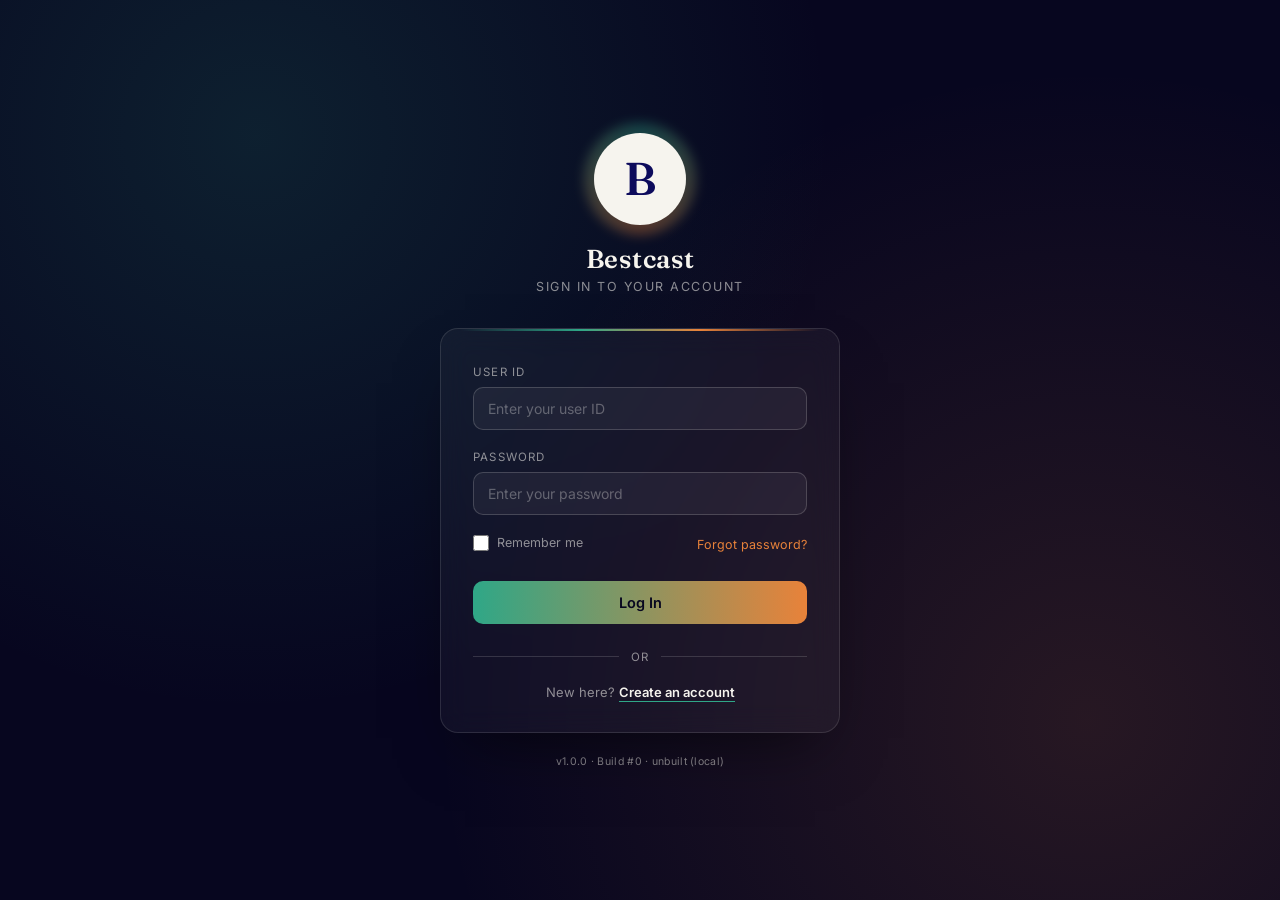
==== commit 99cd5bcf: "feat: v2.2.0 — codebase improvements (10 items) 1. Shared util.js — deduplicate esc/el across 7 modu" ====
--- a/public/dashboard.html
+++ b/public/dashboard.html
@@ -7,6 +7,7 @@
 <link rel="preconnect" href="https://fonts.googleapis.com">
 <link href="https://fonts.googleapis.com/css2?family=Fraunces:opsz,wght@9..144,500;9..144,600&family=Inter:wght@400;500;600&display=swap" rel="stylesheet">
 <link rel="stylesheet" href="css/app.css">
+<link rel="stylesheet" href="css/forms.css">
 </head>
 <body>
 
@@ -27,6 +28,10 @@
         <h2>Team</h2>
         <p>Coming soon. Includes Roster.</p>
       </div>
+      <a class="card" href="configuration.html" id="config-card" style="display:none;">
+        <h2>Configuration</h2>
+        <p>Users, roles and access control.</p>
+      </a>
     </div>
   </main>
 
@@ -35,14 +40,19 @@
   <script src="js/build-info.js"></script>
   <script src="js/footer.js"></script>
   <script src="js/brand.js"></script>
+  <script src="js/error-handler.js"></script>
   <script src="js/temp-local-auth.js"></script>
+  <script src="js/rbac.js"></script>
   <script src="js/topbar.js"></script>
   <script>
     // TEMPORARY: gated by the hardcoded local session, not Supabase.
     // See BACKLOG.md for restoring real Supabase-backed auth.
     const session = renderTopbar("overview");
-    if (session) {
+    if (session && rbacRequirePage(session, "page.overview", "login.html")) {
       document.getElementById("welcome").textContent = `Signed in as ${session.fullName}.`;
+      if (rbacCanViewPage(session.userid, "page.configuration")) {
+        document.getElementById("config-card").style.display = "block";
+      }
     }
   </script>
 </body>
--- a/public/css/app.css
+++ b/public/css/app.css
@@ -477,6 +477,8 @@
 
 .btn-secondary:hover { border-color: var(--teal); filter: none; }
 
+.btn-sm { padding: 4px 10px; font-size: 12px; }
+
 .btn-danger {
   background: none;
   border: 1px solid var(--danger);
--- a/public/css/forms.css
+++ b/public/css/forms.css
@@ -0,0 +1,271 @@
+/* Shared form, table, tab, badge and modal styles.
+   Extracted from pcs.css so every authenticated page can use them. */
+
+.field-grid {
+  display: grid;
+  grid-template-columns: repeat(auto-fit, minmax(min(230px, 100%), 1fr));
+  gap: 16px;
+}
+
+.field label {
+  display: block;
+  font-size: 11.5px;
+  letter-spacing: 0.8px;
+  text-transform: uppercase;
+  color: var(--content-mute);
+  margin-bottom: 6px;
+}
+
+.field input,
+.field select {
+  width: 100%;
+  padding: 10px 12px;
+  background: var(--input-bg);
+  border: 1px solid var(--input-border);
+  border-radius: 9px;
+  color: var(--content-fg);
+  font-size: 13.5px;
+  font-family: inherit;
+  outline: none;
+}
+
+.field input:focus,
+.field select:focus { border-color: var(--teal); }
+
+.field select option { background: var(--menu-bg); color: #f6f4ee; }
+body.light-theme .field select option { background: #ffffff; color: #000000; }
+
+.field-note {
+  font-size: 11px;
+  color: var(--content-mute);
+  margin-top: 5px;
+  line-height: 1.4;
+}
+
+.field-error {
+  font-size: 11px;
+  color: var(--danger);
+  margin-top: 4px;
+  min-height: 0;
+}
+
+.field.has-error input,
+.field.has-error select { border-color: var(--danger); }
+
+/* ---------- alerts ---------- */
+
+.alert {
+  margin-top: 18px;
+  padding: 14px 16px;
+  border-radius: 10px;
+  font-size: 13px;
+  line-height: 1.5;
+}
+
+.alert-danger {
+  background: rgba(232,83,79,0.12);
+  border: 1px solid var(--danger);
+  color: var(--content-fg);
+}
+
+.alert-danger ul { margin: 10px 0 0 18px; }
+.alert-danger li { margin-bottom: 4px; }
+
+.alert-ok {
+  background: rgba(47,167,135,0.14);
+  border: 1px solid var(--teal);
+  color: var(--content-fg);
+}
+
+.alert-note {
+  margin-top: 10px;
+  font-size: 11.5px;
+  color: var(--content-mute);
+}
+
+/* ---------- tables ---------- */
+
+.table-wrap {
+  overflow-x: auto;
+  border: 1px solid var(--card-border);
+  border-radius: 12px;
+}
+
+table {
+  width: 100%;
+  border-collapse: collapse;
+  font-size: 13px;
+}
+
+table.dense { font-size: 12px; white-space: nowrap; }
+
+th, td {
+  padding: 10px 12px;
+  text-align: left;
+  border-bottom: 1px solid var(--card-border);
+}
+
+th {
+  font-size: 11px;
+  text-transform: uppercase;
+  letter-spacing: 0.6px;
+  color: var(--content-mute);
+  font-weight: 600;
+  background: var(--card-bg);
+  position: sticky;
+  top: 0;
+}
+
+tbody tr:last-child td { border-bottom: none; }
+tbody tr:hover { background: var(--card-bg); }
+
+td a { color: var(--teal); text-decoration: none; font-weight: 600; }
+td a:hover { text-decoration: underline; }
+
+.cell-bad {
+  color: var(--danger);
+  font-weight: 700;
+  background: rgba(232,83,79,0.08);
+}
+
+/* ---------- badges ---------- */
+
+.flag-badge,
+.ok-badge {
+  display: inline-block;
+  padding: 3px 9px;
+  border-radius: 20px;
+  font-size: 11px;
+  font-weight: 600;
+  white-space: nowrap;
+}
+
+.flag-badge { background: rgba(232,83,79,0.16); color: var(--danger); border: 1px solid var(--danger); }
+.ok-badge { background: rgba(47,167,135,0.14); color: var(--teal); border: 1px solid var(--teal); }
+
+.muted-xs { font-size: 11.5px; color: var(--content-mute); }
+
+/* ---------- fieldset ---------- */
+
+.fieldset {
+  border: 1px solid var(--card-border);
+  border-radius: 12px;
+  padding: 16px;
+}
+
+.fieldset legend {
+  padding: 0 8px;
+  font-size: 11.5px;
+  text-transform: uppercase;
+  letter-spacing: 0.8px;
+  color: var(--content-mute);
+}
+
+.fieldset[disabled] { opacity: 0.65; }
+
+/* ---------- tabs ---------- */
+
+.tabs {
+  display: flex;
+  gap: 6px;
+  margin-bottom: 20px;
+  border-bottom: 1px solid var(--card-border);
+  flex-wrap: wrap;
+}
+
+.tab {
+  padding: 10px 18px;
+  border: none;
+  background: none;
+  color: var(--content-mute);
+  font-family: inherit;
+  font-size: 13.5px;
+  font-weight: 500;
+  cursor: pointer;
+  border-bottom: 2px solid transparent;
+  margin-bottom: -1px;
+}
+
+.tab:hover { color: var(--content-fg); }
+
+.tab.active {
+  color: var(--content-fg);
+  border-bottom-color: var(--teal);
+}
+
+/* ---------- modal ---------- */
+
+.modal-backdrop {
+  position: fixed;
+  inset: 0;
+  background: rgba(0,0,0,0.6);
+  display: flex;
+  align-items: flex-start;
+  justify-content: center;
+  padding: 40px 20px;
+  overflow-y: auto;
+  z-index: 100;
+}
+
+.modal {
+  background: var(--content-bg);
+  border: 1px solid var(--card-border);
+  border-radius: 16px;
+  padding: 26px;
+  width: 100%;
+  max-width: 880px;
+}
+
+.modal h2 {
+  font-family: 'Fraunces', serif;
+  font-size: 20px;
+  margin-bottom: 18px;
+}
+
+/* ---------- link button ---------- */
+
+.link-btn {
+  background: none;
+  border: none;
+  color: var(--teal);
+  font-family: inherit;
+  font-size: 12.5px;
+  cursor: pointer;
+  padding: 2px 6px;
+}
+
+.link-btn:hover { text-decoration: underline; }
+.link-btn.danger { color: var(--danger); }
+
+/* ---------- touch targets ---------- */
+
+@media (pointer: coarse) {
+  .link-btn {
+    min-height: 44px;
+    padding: 10px 12px;
+    font-size: 14px;
+    display: inline-flex;
+    align-items: center;
+  }
+
+  .btn, .toggle-btn {
+    min-height: 44px;
+    padding: 12px 20px;
+    font-size: 14.5px;
+  }
+
+  .field input,
+  .field select {
+    min-height: 44px;
+    font-size: 15px;
+  }
+}
+
+/* ---------- responsive ---------- */
+
+@media (max-width: 640px) {
+  .modal-backdrop { padding: 16px 10px; }
+  .modal { padding: 18px 16px; border-radius: 12px; }
+  .tab { padding: 9px 12px; font-size: 12.5px; }
+  th, td { padding: 8px 9px; }
+}
